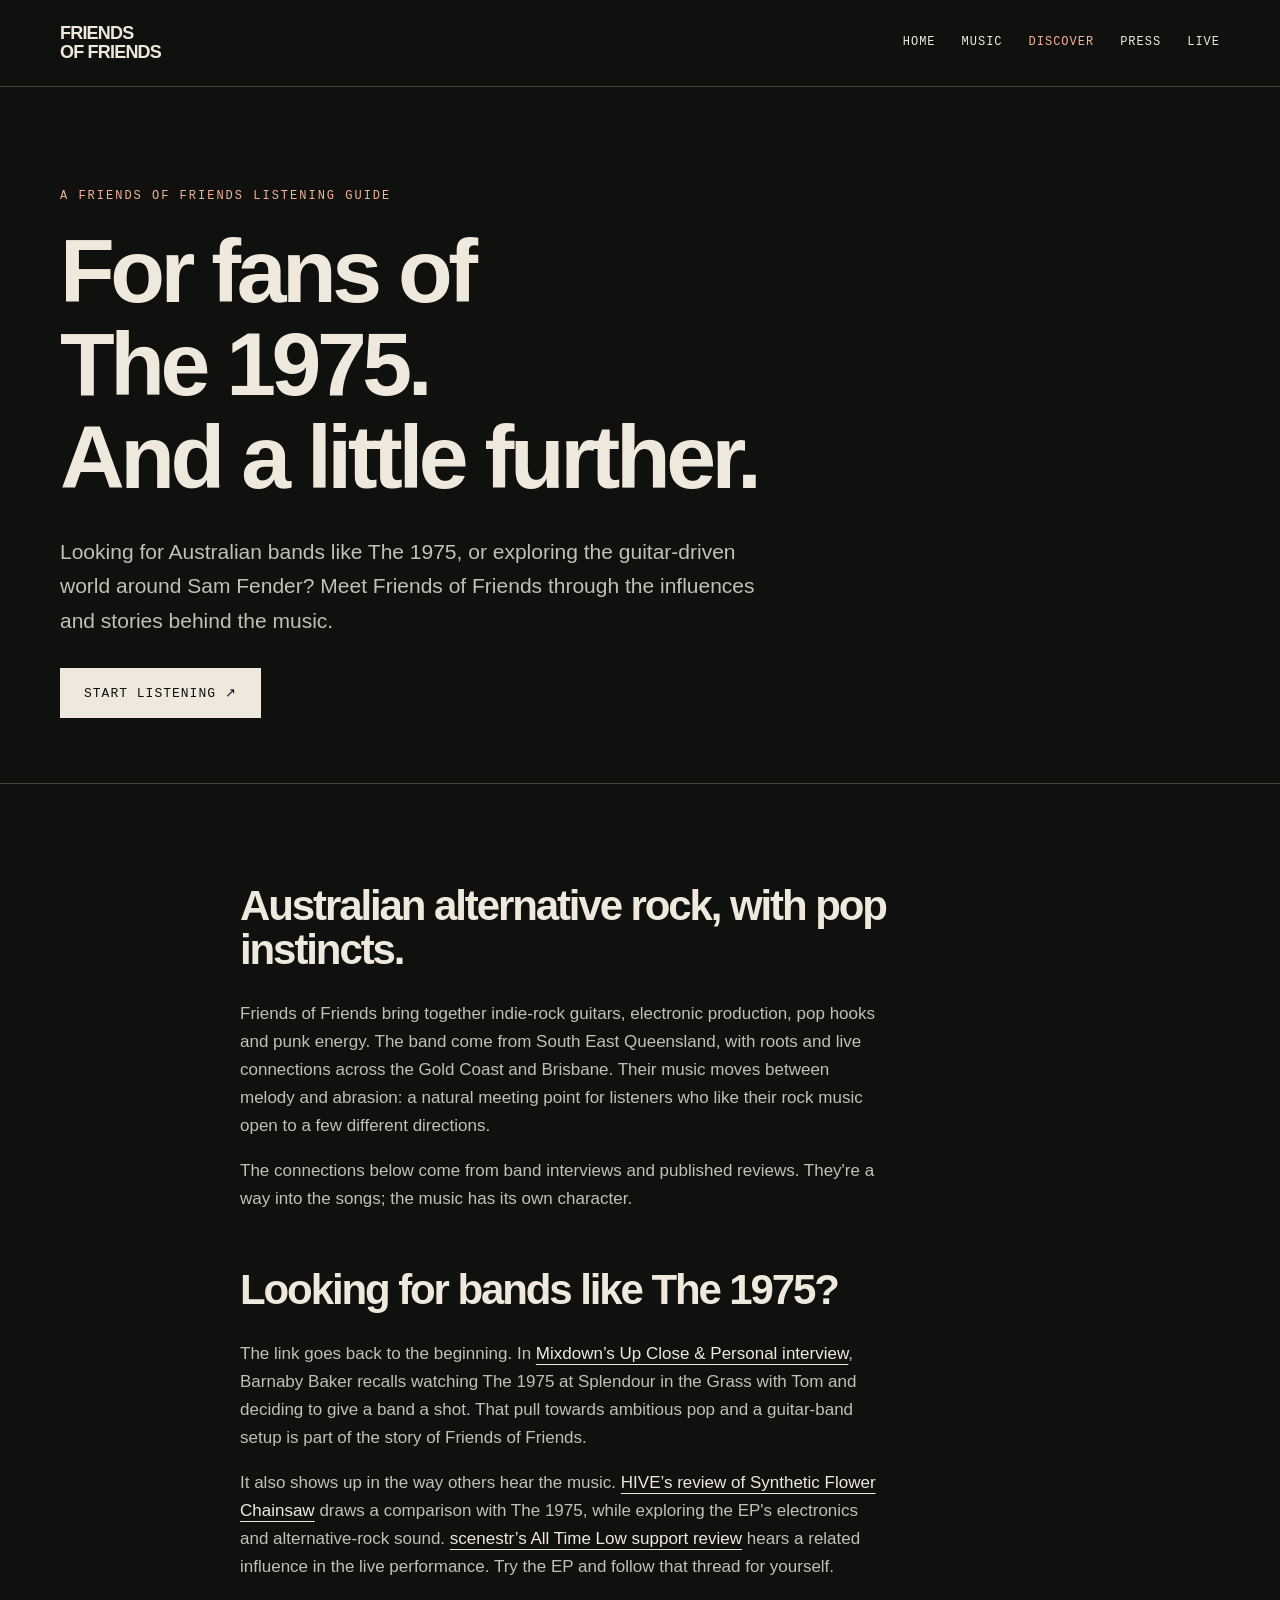
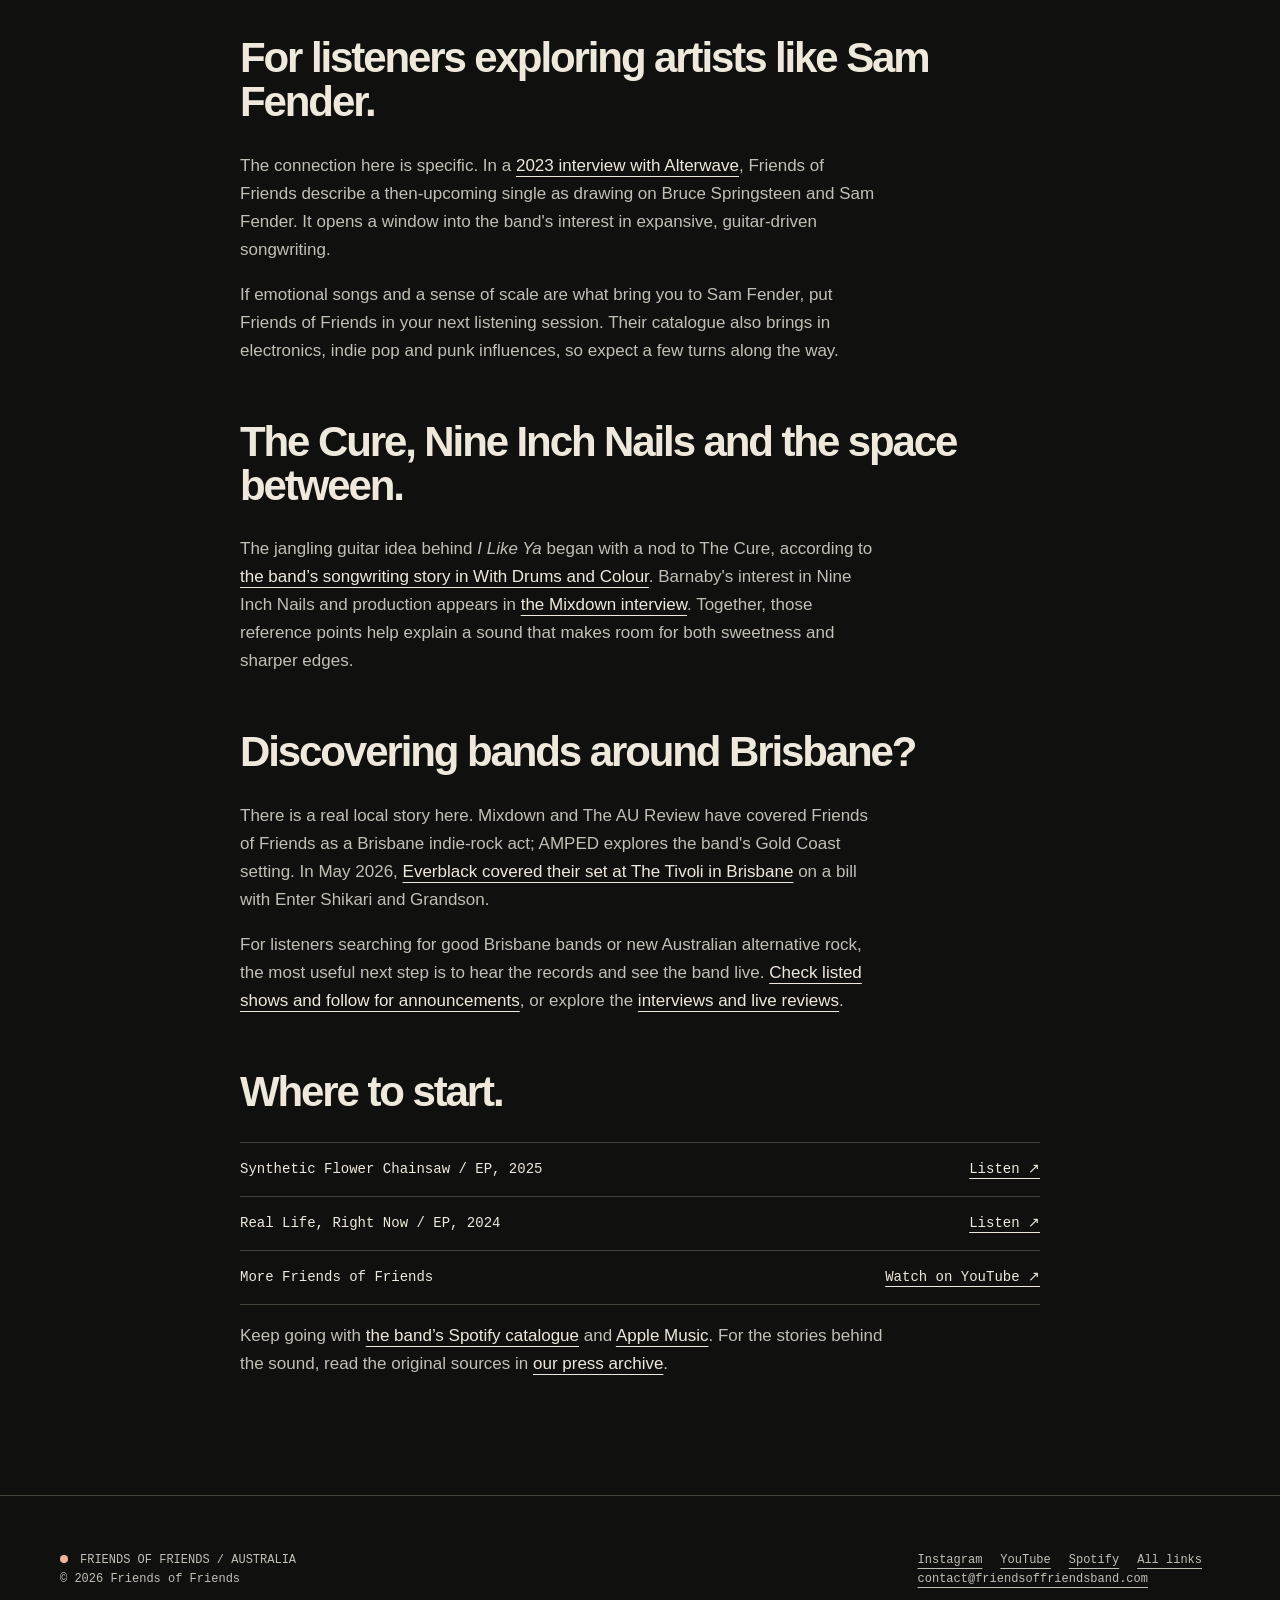
==== docs/discover/index.html @ aa0c7899 "Build Friends of Friends website with sourced music discovery and press archive" ====
<!doctype html>
<html lang="en-AU"><head>
<meta charset="utf-8"><meta name="viewport" content="width=device-width,initial-scale=1">
<title>Bands Like The 1975 &amp; Sam Fender? | Friends of Friends</title><meta name="description" content="Discover Australian alternative rock band Friends of Friends: The 1975 connection, Sam Fender influences, Brisbane live coverage and a guide to the music.">
<meta name="robots" content="noindex, follow"><meta name="theme-color" content="#10100e">
<link rel="canonical" href="https://bjbaker93.github.io/Friends-of-Friends/discover/"><link rel="icon" href="../assets/favicon.svg" type="image/svg+xml">
<meta property="og:type" content="website"><meta property="og:locale" content="en_AU"><meta property="og:site_name" content="Friends of Friends">
<meta property="og:title" content="Bands Like The 1975 &amp; Sam Fender? | Friends of Friends"><meta property="og:description" content="Discover Australian alternative rock band Friends of Friends: The 1975 connection, Sam Fender influences, Brisbane live coverage and a guide to the music."><meta property="og:url" content="https://bjbaker93.github.io/Friends-of-Friends/discover/">
<meta property="og:image" content="https://bjbaker93.github.io/Friends-of-Friends/assets/background-still.jpg"><meta property="og:image:width" content="1600"><meta property="og:image:height" content="900"><meta property="og:image:alt" content="Friends of Friends studio artwork with vintage recording equipment">
<meta name="twitter:card" content="summary_large_image"><meta name="twitter:title" content="Bands Like The 1975 &amp; Sam Fender? | Friends of Friends"><meta name="twitter:description" content="Discover Australian alternative rock band Friends of Friends: The 1975 connection, Sam Fender influences, Brisbane live coverage and a guide to the music."><meta name="twitter:image" content="https://bjbaker93.github.io/Friends-of-Friends/assets/background-still.jpg">
<link rel="stylesheet" href="../assets/site.css"><script type="application/ld+json">{"@context": "https://schema.org", "@graph": [{"@type": "MusicGroup", "@id": "https://friendsoffriendsband.com/#band", "name": "Friends of Friends", "url": "https://friendsoffriendsband.com/", "description": "Friends of Friends are an Australian alternative rock band from South East Queensland, bringing together indie-rock guitars, pop hooks, electronics and punk energy.", "genre": ["Alternative rock", "Indie rock", "Pop rock"], "email": "contact@friendsoffriendsband.com", "location": {"@type": "Place", "name": "South East Queensland, Australia"}, "sameAs": ["https://www.abc.net.au/triplejunearthed/artist/friendsoffriends", "https://open.spotify.com/artist/40ok5HAzsmqFmyJnjE37cI", "https://music.apple.com/us/artist/friends-of-friends/1309152778", "https://www.instagram.com/friendsoffriendsband/", "https://www.youtube.com/channel/UCgtvGOOJdwUREs0HDKs2FXQ", "https://www.bandsintown.com/a/15466180-friends-of-friends", "https://soundcloud.com/friendsoffriendsband"], "subjectOf": [{"@type": "Article", "headline": "Meet Friends Of Friends. The Australian DIY Champions Taking Their Sound Global", "url": "https://ampedmagazine.co.uk/2025/10/24/meet-friends-of-friends-the-australian-diy-champions-taking-their-sound-global/", "publisher": {"@type": "Organization", "name": "AMPED Magazine UK"}, "datePublished": "2025-10-24"}, {"@type": "Article", "headline": "FRIENDS OF FRIENDS — ‘SYNTHETIC FLOWER CHAINSAW’", "url": "https://www.hivemagazine.net/music-reviews/friends-of-friends-synthetic-flower-chainsaw", "publisher": {"@type": "Organization", "name": "HIVE Magazine"}}, {"@type": "Article", "headline": "Review: All Time Low @ Hindley Street Music Hall (Adelaide)", "url": "https://scenestr.com.au/music/review-all-time-low-hindley-street-music-hall-adelaide-20251212", "publisher": {"@type": "Organization", "name": "scenestr"}, "datePublished": "2025-12-12"}, {"@type": "Article", "headline": "Enter Shikari, Grandson, Friends of Friends @ The Tivoli Brisbane [Live Review]", "url": "https://www.everblack.com.au/2026/05/25/enter-shikari-grandson-friends-of-friends-the-tivoli-brisbane-live-review/", "publisher": {"@type": "Organization", "name": "Everblack Media"}, "datePublished": "2026-05-25"}, {"@type": "Article", "headline": "Up Close & Personal: Friends of Friends", "url": "https://mixdownmag.com.au/features/up-close-personal-friends-of-friends/", "publisher": {"@type": "Organization", "name": "Mixdown Magazine"}, "datePublished": "2023-02-02"}, {"@type": "Article", "headline": "Friends Of Friends Chats About The Magic Of Making Music With Your Friends + More", "url": "https://www.alterwave.com.au/publication-all/2023/03/20/interview-friends-of-friends-chats-about-the-magic-of-making-music-with-your-friends-more", "publisher": {"@type": "Organization", "name": "Alterwave"}, "datePublished": "2023-03-20"}, {"@type": "Article", "headline": "Friends of Friends interview each other ahead of their national tour", "url": "https://www.theaureview.com/music/friends-of-friends-interview-each-other-ahead-of-their-national-tour/", "publisher": {"@type": "Organization", "name": "The AU Review"}, "datePublished": "2023-02-02"}, {"@type": "Article", "headline": "FRIENDS OF FRIENDS RELEASE SINGLE ‘I LIKE YA’", "url": "https://withdrumsandcolour.com/2025/08/06/friends-of-friends-release-single-i-like-ya/", "publisher": {"@type": "Organization", "name": "With Drums and Colour"}, "datePublished": "2025-08-06"}], "album": [{"@type": "MusicAlbum", "name": "Synthetic Flower Chainsaw", "datePublished": "2025-10-24", "url": "https://ffm.to/sfc", "byArtist": {"@id": "https://friendsoffriendsband.com/#band"}}, {"@type": "MusicAlbum", "name": "Real Life, Right Now", "url": "https://open.spotify.com/album/4bSglQFwxnZCK0BrTVVBar", "byArtist": {"@id": "https://friendsoffriendsband.com/#band"}}]}, {"@type": "WebSite", "@id": "https://bjbaker93.github.io/Friends-of-Friends/#website", "url": "https://bjbaker93.github.io/Friends-of-Friends/", "name": "Friends of Friends", "publisher": {"@id": "https://friendsoffriendsband.com/#band"}}, {"@type": "WebPage", "@id": "https://bjbaker93.github.io/Friends-of-Friends/discover/#webpage", "url": "https://bjbaker93.github.io/Friends-of-Friends/discover/", "name": "Bands Like The 1975 & Sam Fender? | Friends of Friends", "description": "Discover Australian alternative rock band Friends of Friends: The 1975 connection, Sam Fender influences, Brisbane live coverage and a guide to the music.", "about": {"@id": "https://friendsoffriendsband.com/#band"}, "isPartOf": {"@id": "https://bjbaker93.github.io/Friends-of-Friends/#website"}, "inLanguage": "en-AU"}, {"@type": "BreadcrumbList", "itemListElement": [{"@type": "ListItem", "position": 1, "name": "Home", "item": "https://bjbaker93.github.io/Friends-of-Friends/"}, {"@type": "ListItem", "position": 2, "name": "Discover", "item": "https://bjbaker93.github.io/Friends-of-Friends/discover/"}]}]}</script><script src="../assets/site.js" defer></script>
</head><body><a class="skip" href="#main">Skip to content</a>
<header class="masthead"><div class="wrap"><a class="brand" href="../" aria-label="Friends of Friends home">FRIENDS<br>OF FRIENDS</a><nav class="nav" aria-label="Main"><a href="../">Home</a><a href="../#music">Music</a><a href="../discover/" aria-current="page">Discover</a><a href="../press/">Press</a><a href="../#live">Live</a></nav></div></header>
<main id="main">
<section class="page-intro"><div class="wrap"><p class="eyebrow">A Friends of Friends listening guide</p><h1>For fans of<br>The 1975.<br>And a little further.</h1><p class="lede">Looking for Australian bands like The 1975, or exploring the guitar-driven world around Sam Fender? Meet Friends of Friends through the influences and stories behind the music.</p><div class="actions"><a class="cta primary" href="https://ffm.to/sfc">Start listening ↗</a></div></div></section>
<section class="section"><div class="wrap reading"><h2>Australian alternative rock, with pop instincts.</h2><p>Friends of Friends bring together indie-rock guitars, electronic production, pop hooks and punk energy. The band come from South East Queensland, with roots and live connections across the Gold Coast and Brisbane. Their music moves between melody and abrasion: a natural meeting point for listeners who like their rock music open to a few different directions.</p>
<p>The connections below come from band interviews and published reviews. They're a way into the songs; the music has its own character.</p>
<h2>Looking for bands like The 1975?</h2><p>The link goes back to the beginning. In <a href="https://mixdownmag.com.au/features/up-close-personal-friends-of-friends/">Mixdown’s Up Close &amp; Personal interview</a>, Barnaby Baker recalls watching The 1975 at Splendour in the Grass with Tom and deciding to give a band a shot. That pull towards ambitious pop and a guitar-band setup is part of the story of Friends of Friends.</p><p>It also shows up in the way others hear the music. <a href="https://www.hivemagazine.net/music-reviews/friends-of-friends-synthetic-flower-chainsaw">HIVE’s review of Synthetic Flower Chainsaw</a> draws a comparison with The 1975, while exploring the EP's electronics and alternative-rock sound. <a href="https://scenestr.com.au/music/review-all-time-low-hindley-street-music-hall-adelaide-20251212">scenestr’s All Time Low support review</a> hears a related influence in the live performance. Try the EP and follow that thread for yourself.</p>
<h2>For listeners exploring artists like Sam Fender.</h2><p>The connection here is specific. In a <a href="https://www.alterwave.com.au/publication-all/2023/03/20/interview-friends-of-friends-chats-about-the-magic-of-making-music-with-your-friends-more">2023 interview with Alterwave</a>, Friends of Friends describe a then-upcoming single as drawing on Bruce Springsteen and Sam Fender. It opens a window into the band's interest in expansive, guitar-driven songwriting.</p><p>If emotional songs and a sense of scale are what bring you to Sam Fender, put Friends of Friends in your next listening session. Their catalogue also brings in electronics, indie pop and punk influences, so expect a few turns along the way.</p>
<h2>The Cure, Nine Inch Nails and the space between.</h2><p>The jangling guitar idea behind <em>I Like Ya</em> began with a nod to The Cure, according to <a href="https://withdrumsandcolour.com/2025/08/06/friends-of-friends-release-single-i-like-ya/">the band’s songwriting story in With Drums and Colour</a>. Barnaby's interest in Nine Inch Nails and production appears in <a href="https://mixdownmag.com.au/features/up-close-personal-friends-of-friends/">the Mixdown interview</a>. Together, those reference points help explain a sound that makes room for both sweetness and sharper edges.</p>
<h2>Discovering bands around Brisbane?</h2><p>There is a real local story here. Mixdown and The AU Review have covered Friends of Friends as a Brisbane indie-rock act; AMPED explores the band's Gold Coast setting. In May 2026, <a href="https://www.everblack.com.au/2026/05/25/enter-shikari-grandson-friends-of-friends-the-tivoli-brisbane-live-review/">Everblack covered their set at The Tivoli in Brisbane</a> on a bill with Enter Shikari and Grandson.</p><p>For listeners searching for good Brisbane bands or new Australian alternative rock, the most useful next step is to hear the records and see the band live. <a href="https://www.bandsintown.com/a/15466180-friends-of-friends">Check listed shows and follow for announcements</a>, or explore the <a href="../press/">interviews and live reviews</a>.</p>
<h2>Where to start.</h2><ul class="track-list"><li><span>Synthetic Flower Chainsaw / EP, 2025</span><a href="https://ffm.to/sfc">Listen ↗</a></li><li><span>Real Life, Right Now / EP, 2024</span><a href="https://open.spotify.com/album/4bSglQFwxnZCK0BrTVVBar">Listen ↗</a></li><li><span>More Friends of Friends</span><a href="https://www.youtube.com/channel/UCgtvGOOJdwUREs0HDKs2FXQ">Watch on YouTube ↗</a></li></ul><p>Keep going with <a href="https://open.spotify.com/artist/40ok5HAzsmqFmyJnjE37cI">the band’s Spotify catalogue</a> and <a href="https://music.apple.com/us/artist/friends-of-friends/1309152778">Apple Music</a>. For the stories behind the sound, read the original sources in <a href="../press/">our press archive</a>.</p></div></section></main>
<footer><div class="wrap"><div><span class="signal" aria-hidden="true"></span>FRIENDS OF FRIENDS / AUSTRALIA<br>© 2026 Friends of Friends</div><div><a href="https://www.instagram.com/friendsoffriendsband/">Instagram</a><a href="https://www.youtube.com/channel/UCgtvGOOJdwUREs0HDKs2FXQ">YouTube</a><a href="https://open.spotify.com/artist/40ok5HAzsmqFmyJnjE37cI">Spotify</a><a href="https://linktr.ee/fofband">All links</a><br><a href="mailto:contact@friendsoffriendsband.com">contact@friendsoffriendsband.com</a></div></div></footer></body></html>
---- docs/assets/site.css ----
:root{color-scheme:dark;--bg:#10100e;--paper:#eee9dc;--muted:#c2bfb4;--line:#44443c;--accent:#f3b399;--width:1160px;font-family:Arial,Helvetica,sans-serif}*{box-sizing:border-box}html{scroll-behavior:smooth;scroll-padding-top:100px}body{margin:0;background:var(--bg);color:var(--paper);font-size:17px;line-height:1.65}a{color:inherit;text-underline-offset:5px}a:hover{color:var(--accent)}a:focus-visible,button:focus-visible,summary:focus-visible{outline:3px solid var(--accent);outline-offset:6px}button{font:inherit;cursor:pointer}.skip{position:fixed;left:16px;top:-100px;z-index:20;padding:12px;background:var(--paper);color:var(--bg)}.skip:focus{top:10px}.wrap{width:min(var(--width),calc(100% - 80px));margin:auto}.masthead{position:relative;z-index:3;background:#10100ef2;border-bottom:1px solid var(--line)}.masthead .wrap{display:flex;justify-content:space-between;align-items:center;gap:28px;min-height:86px}.brand{font-weight:900;font-size:18px;letter-spacing:-.8px;line-height:1.05;text-decoration:none;max-width:150px}.nav{display:flex;gap:26px;align-items:center;font:12px/1.3 'Courier New',monospace;letter-spacing:1px;text-transform:uppercase}.nav a{text-decoration:none}.nav a[aria-current=page]{color:var(--accent)}.eyebrow{font:12px/1.5 'Courier New',monospace;letter-spacing:2px;text-transform:uppercase;color:var(--accent);margin:0 0 20px}h1,h2,h3,p{margin-top:0}h1,h2,h3{line-height:1.04;letter-spacing:-.05em}h1{font-size:clamp(58px,9.1vw,132px);max-width:1050px;margin-bottom:30px;font-weight:900}h2{font-size:clamp(36px,4.4vw,64px);margin-bottom:28px}h3{font-size:28px;margin-bottom:18px}p{max-width:68ch}.hero{position:relative;min-height:760px;min-height:calc(100svh - 86px);display:flex;align-items:flex-end;overflow:hidden;background:#111 url('background-still.jpg') center/cover no-repeat}.hero video{position:absolute;inset:0;width:100%;height:100%;object-fit:cover;pointer-events:none}.hero:after{content:'';position:absolute;inset:0;background:linear-gradient(180deg,#0002 10%,#0002 30%,#000b 70%,#10100e 100%)}.hero .wrap{position:relative;z-index:1;padding-top:120px;padding-bottom:70px}.hero h1{max-width:850px;text-shadow:0 2px 30px #0006}.hero .intro{font-size:19px;max-width:580px;color:#eeebe2}.actions{display:flex;flex-wrap:wrap;gap:12px;margin:30px 0 0}.cta{display:inline-flex;justify-content:center;align-items:center;gap:20px;min-height:50px;padding:12px 23px;border:1px solid #b5b1a5;font:13px/1.5 'Courier New',monospace;text-decoration:none;text-transform:uppercase;letter-spacing:1px}.cta.primary{background:var(--paper);color:var(--bg);border-color:var(--paper)}.cta:hover{background:var(--accent);color:var(--bg);border-color:var(--accent)}.motion-toggle{background:#151511dc;color:var(--paper);border:1px solid #777268;padding:8px 13px;font:11px/1.4 'Courier New',monospace;position:absolute;right:24px;top:24px;z-index:2}.section{padding:100px 0;border-bottom:1px solid var(--line)}.section-head{display:grid;grid-template-columns:1fr 1fr;gap:70px;margin-bottom:42px;align-items:start}.section-head p{color:var(--muted);margin-top:10px}.grid{display:grid;grid-template-columns:1fr 1fr;gap:24px}.release{border:1px solid var(--line);padding:36px;display:flex;flex-direction:column;min-height:300px;position:relative}.release .number{font:13px 'Courier New',monospace;color:var(--accent);margin-bottom:38px}.release h3{font-size:clamp(30px,3vw,44px);max-width:500px}.release p{color:var(--muted)}.release .release-links{margin-top:auto;display:flex;gap:24px;font:13px/1.5 'Courier New',monospace}.release.featured{background:#23231c}.statement{font-size:clamp(26px,3vw,42px);line-height:1.25;letter-spacing:-1px;max-width:1000px;margin-bottom:32px}.two-col{display:grid;grid-template-columns:1fr 1fr;gap:70px}.text-muted{color:var(--muted)}.press-item{display:grid;grid-template-columns:230px 1fr 35px;gap:30px;padding:32px 0;border-top:1px solid var(--line);text-decoration:none}.press-item h3{font-size:27px;margin-bottom:12px;letter-spacing:-.035em}.press-item p{color:var(--muted);margin-bottom:0}.press-meta{font:12px/1.7 'Courier New',monospace;letter-spacing:.6px}.press-meta time{display:block;color:var(--muted);margin-top:7px}.arrow{font-size:24px}.plain-link{font:13px/1.5 'Courier New',monospace;display:inline-block;margin-top:25px}.shows{display:grid;grid-template-columns:1fr 1fr;gap:70px}.shows p{color:var(--muted)}footer{padding:55px 0;color:var(--muted);font:12px/1.6 'Courier New',monospace}footer .wrap{display:flex;justify-content:space-between;gap:30px}footer a{display:inline-block;margin-right:18px}.page-intro{padding:100px 0 65px;border-bottom:1px solid var(--line)}.page-intro h1{font-size:clamp(52px,7vw,98px);max-width:1000px}.page-intro .lede{font-size:21px;color:var(--muted);max-width:720px}.reading{max-width:800px}.reading h2{font-size:42px;margin-top:55px}.reading h2:first-child{margin-top:0}.reading h3{font-size:27px;margin-top:38px}.reading p{color:var(--muted)}.reading a{color:var(--paper)}.track-list{padding:0;list-style:none;border-top:1px solid var(--line)}.track-list li{display:flex;justify-content:space-between;gap:30px;padding:16px 0;border-bottom:1px solid var(--line);font:14px/1.5 'Courier New',monospace}.faq{max-width:850px}details{border-top:1px solid var(--line);padding:23px 0}details:last-child{border-bottom:1px solid var(--line)}summary{cursor:pointer;font-size:20px;font-weight:bold;line-height:1.4}details p{padding-top:20px;color:var(--muted);margin-bottom:0}.small{font-size:14px;color:var(--muted)}.signal{display:inline-block;width:8px;height:8px;background:var(--accent);border-radius:50%;margin-right:12px}.error-page{min-height:65vh;padding:100px 0}.error-page h1{font-size:80px}@media(max-width:760px){.wrap{width:calc(100% - 36px)}.masthead .wrap{padding:18px 0;align-items:flex-start;gap:20px}.brand{font-size:15px;max-width:120px}.nav{font-size:10px;letter-spacing:.3px;gap:13px;flex-wrap:wrap;justify-content:flex-end;max-width:240px}.hero{min-height:780px;min-height:calc(100svh - 82px);background-image:url('mobile.jpg')}.hero video{display:none}.motion-toggle{display:none}.hero .wrap{padding-top:130px;padding-bottom:55px}.hero h1{font-size:clamp(59px,14vw,100px)}.hero .intro{font-size:17px}.section{padding:65px 0}.section-head,.two-col,.shows,.grid{grid-template-columns:1fr;gap:28px}.section-head{margin-bottom:30px}.section-head h2{margin-bottom:0}.release{padding:27px;min-height:280px}.press-item{grid-template-columns:1fr 25px;gap:18px;padding:27px 0}.press-meta{grid-column:1 / -1}.press-meta time{display:inline;margin-left:14px}.press-item h3{font-size:25px}.press-item p{font-size:16px}.page-intro{padding:65px 0 45px}.page-intro h1{font-size:54px}.page-intro .lede{font-size:18px}.reading h2{font-size:34px}.reading h3{font-size:25px}.track-list li{font-size:12px}.cta{padding:12px 18px;font-size:12px}footer .wrap{flex-direction:column;gap:20px}}@media(prefers-reduced-motion:reduce){html{scroll-behavior:auto}.hero video{display:none}.motion-toggle{display:none}}
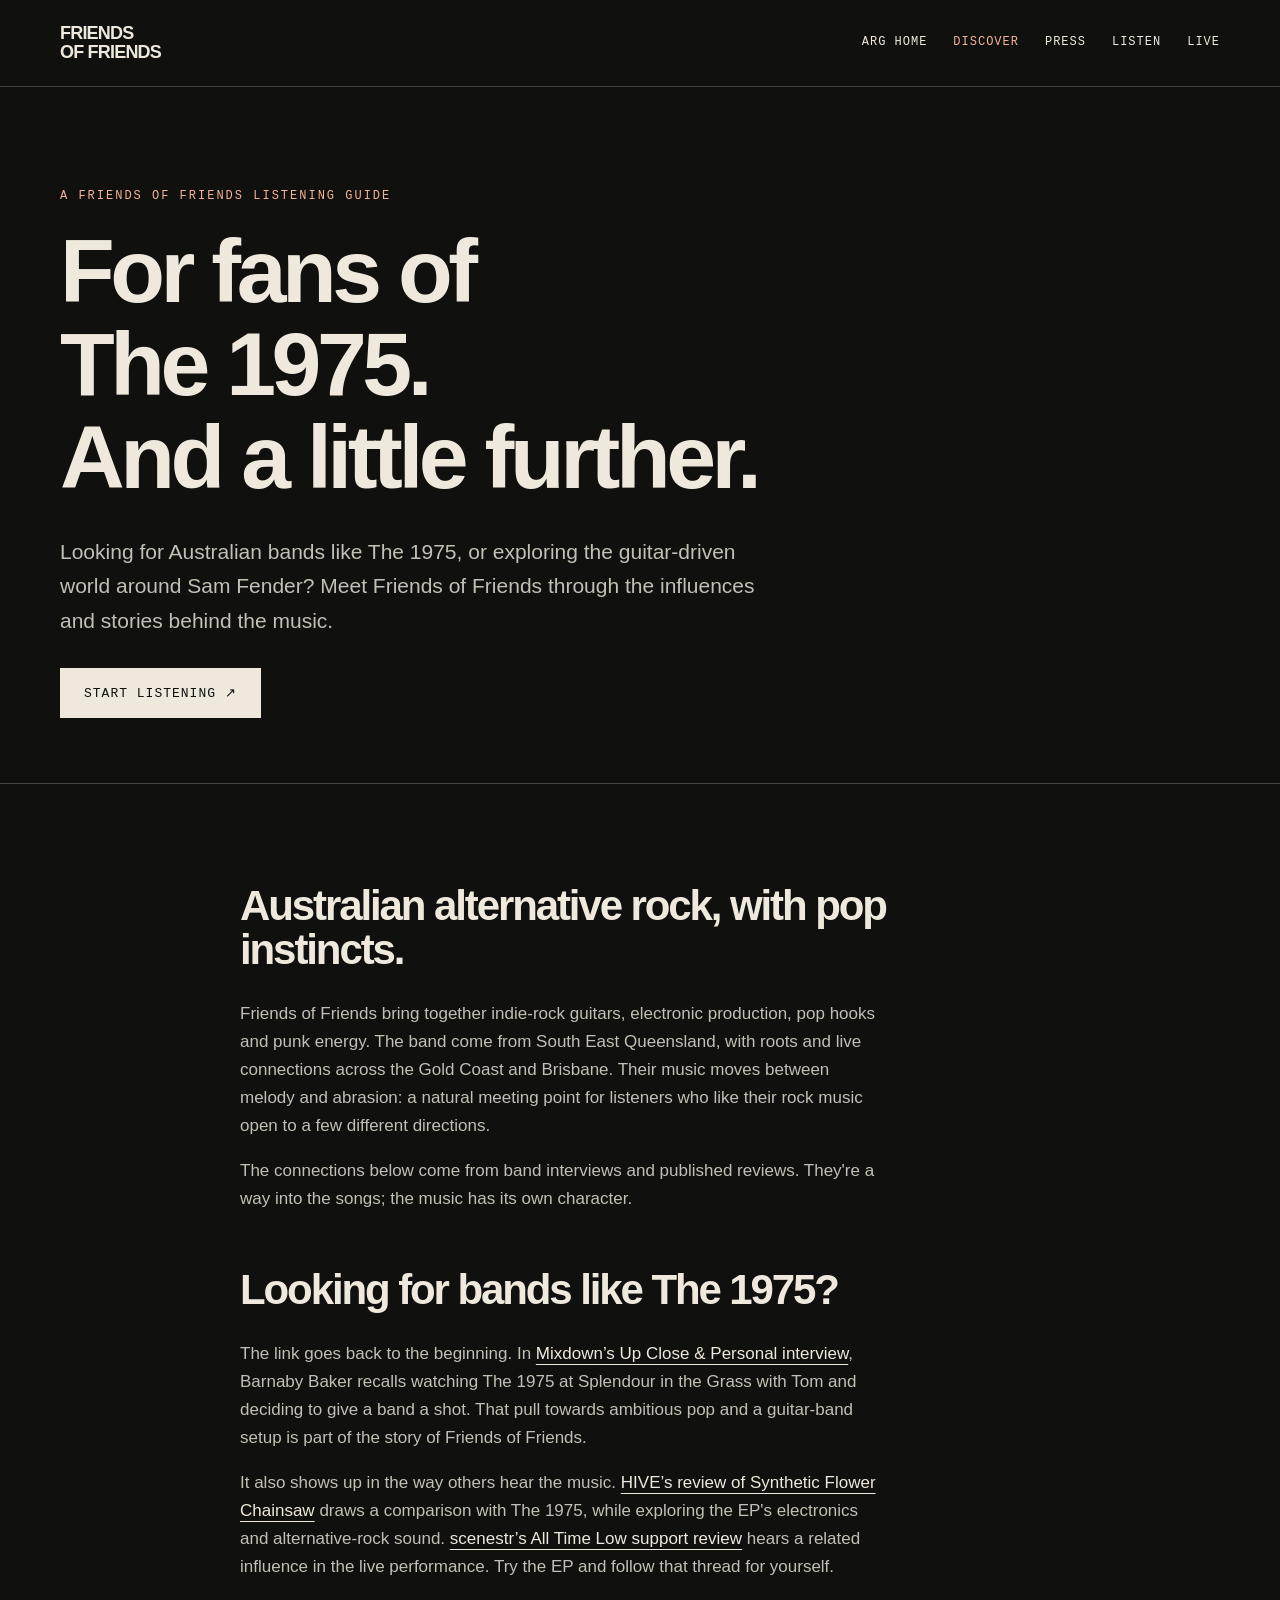
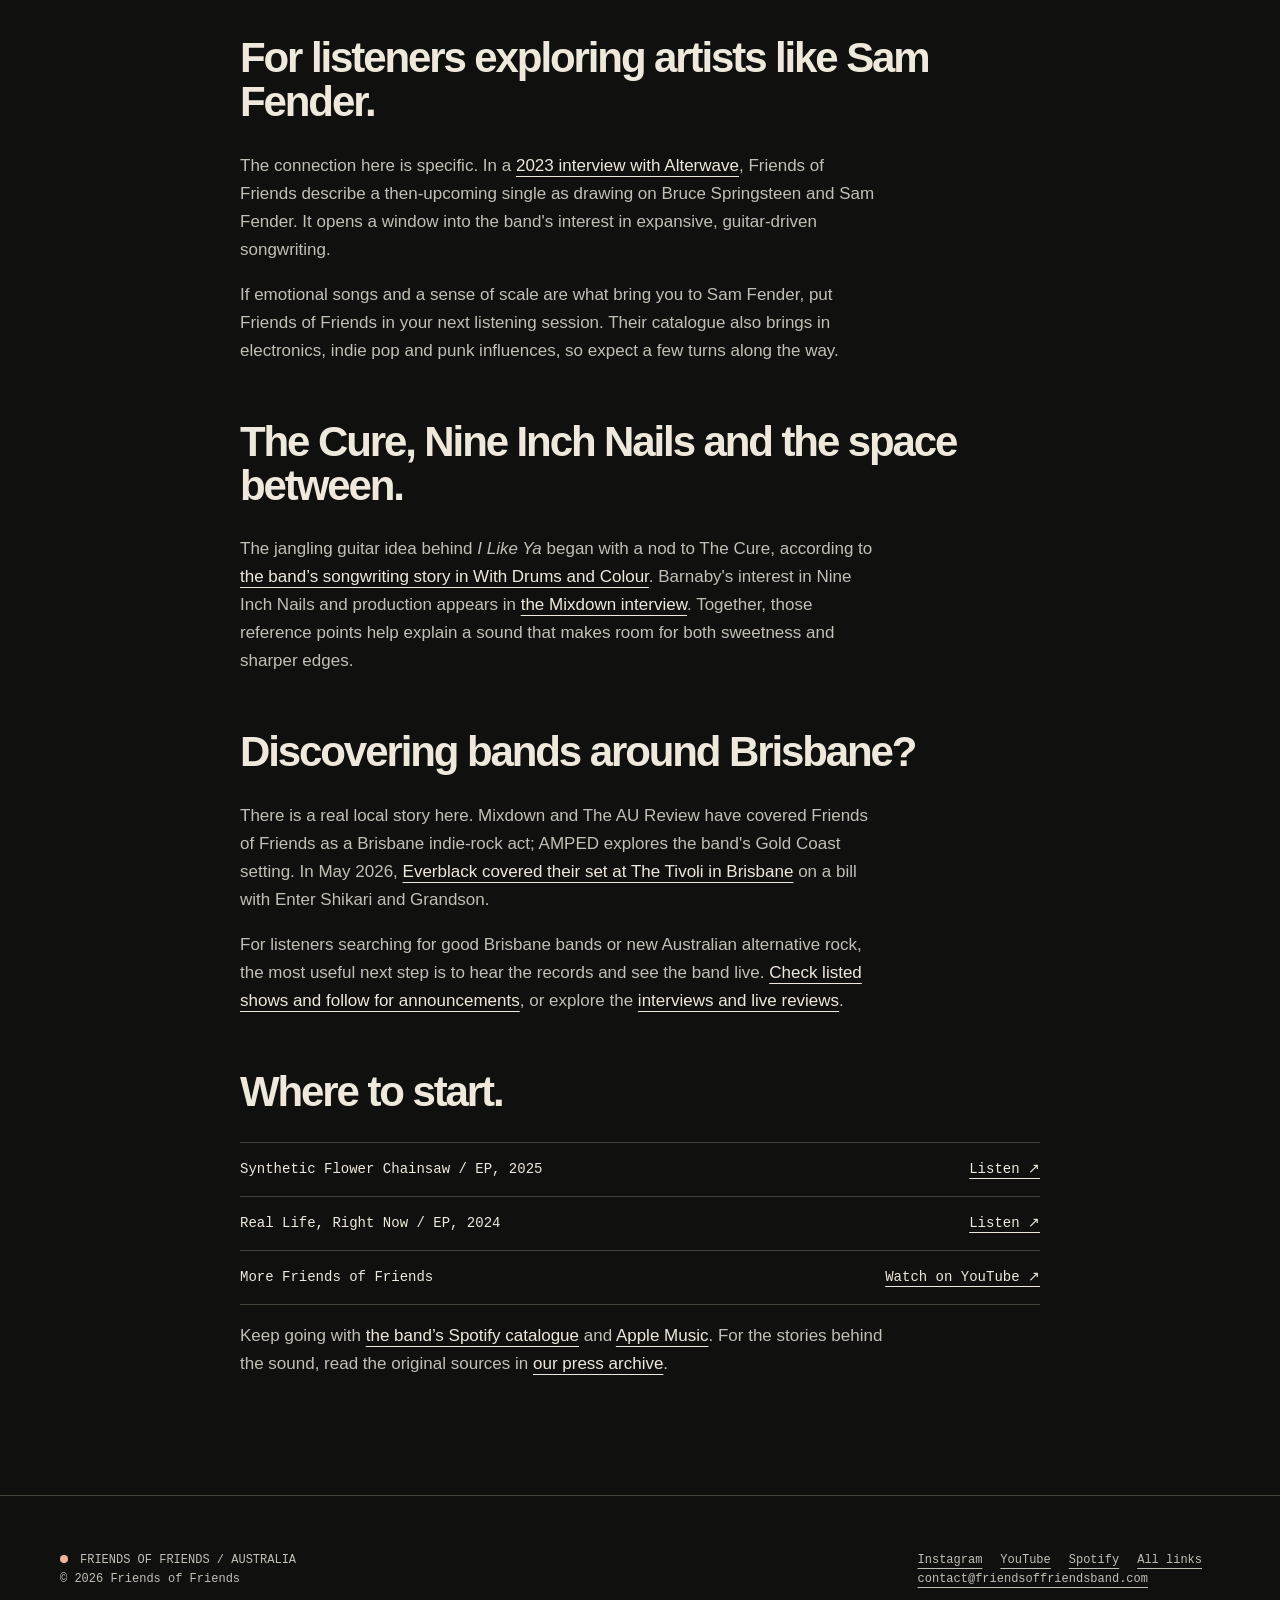
==== commit b4e68c5e: "Restore exact original ARG homepage and keep SEO on secondary pages" ====
--- a/docs/discover/index.html
+++ b/docs/discover/index.html
@@ -8,9 +8,9 @@
 <meta property="og:title" content="Bands Like The 1975 &amp; Sam Fender? | Friends of Friends"><meta property="og:description" content="Discover Australian alternative rock band Friends of Friends: The 1975 connection, Sam Fender influences, Brisbane live coverage and a guide to the music."><meta property="og:url" content="https://bjbaker93.github.io/Friends-of-Friends/discover/">
 <meta property="og:image" content="https://bjbaker93.github.io/Friends-of-Friends/assets/background-still.jpg"><meta property="og:image:width" content="1600"><meta property="og:image:height" content="900"><meta property="og:image:alt" content="Friends of Friends studio artwork with vintage recording equipment">
 <meta name="twitter:card" content="summary_large_image"><meta name="twitter:title" content="Bands Like The 1975 &amp; Sam Fender? | Friends of Friends"><meta name="twitter:description" content="Discover Australian alternative rock band Friends of Friends: The 1975 connection, Sam Fender influences, Brisbane live coverage and a guide to the music."><meta name="twitter:image" content="https://bjbaker93.github.io/Friends-of-Friends/assets/background-still.jpg">
-<link rel="stylesheet" href="../assets/site.css"><script type="application/ld+json">{"@context": "https://schema.org", "@graph": [{"@type": "MusicGroup", "@id": "https://friendsoffriendsband.com/#band", "name": "Friends of Friends", "url": "https://friendsoffriendsband.com/", "description": "Friends of Friends are an Australian alternative rock band from South East Queensland, bringing together indie-rock guitars, pop hooks, electronics and punk energy.", "genre": ["Alternative rock", "Indie rock", "Pop rock"], "email": "contact@friendsoffriendsband.com", "location": {"@type": "Place", "name": "South East Queensland, Australia"}, "sameAs": ["https://www.abc.net.au/triplejunearthed/artist/friendsoffriends", "https://open.spotify.com/artist/40ok5HAzsmqFmyJnjE37cI", "https://music.apple.com/us/artist/friends-of-friends/1309152778", "https://www.instagram.com/friendsoffriendsband/", "https://www.youtube.com/channel/UCgtvGOOJdwUREs0HDKs2FXQ", "https://www.bandsintown.com/a/15466180-friends-of-friends", "https://soundcloud.com/friendsoffriendsband"], "subjectOf": [{"@type": "Article", "headline": "Meet Friends Of Friends. The Australian DIY Champions Taking Their Sound Global", "url": "https://ampedmagazine.co.uk/2025/10/24/meet-friends-of-friends-the-australian-diy-champions-taking-their-sound-global/", "publisher": {"@type": "Organization", "name": "AMPED Magazine UK"}, "datePublished": "2025-10-24"}, {"@type": "Article", "headline": "FRIENDS OF FRIENDS — ‘SYNTHETIC FLOWER CHAINSAW’", "url": "https://www.hivemagazine.net/music-reviews/friends-of-friends-synthetic-flower-chainsaw", "publisher": {"@type": "Organization", "name": "HIVE Magazine"}}, {"@type": "Article", "headline": "Review: All Time Low @ Hindley Street Music Hall (Adelaide)", "url": "https://scenestr.com.au/music/review-all-time-low-hindley-street-music-hall-adelaide-20251212", "publisher": {"@type": "Organization", "name": "scenestr"}, "datePublished": "2025-12-12"}, {"@type": "Article", "headline": "Enter Shikari, Grandson, Friends of Friends @ The Tivoli Brisbane [Live Review]", "url": "https://www.everblack.com.au/2026/05/25/enter-shikari-grandson-friends-of-friends-the-tivoli-brisbane-live-review/", "publisher": {"@type": "Organization", "name": "Everblack Media"}, "datePublished": "2026-05-25"}, {"@type": "Article", "headline": "Up Close & Personal: Friends of Friends", "url": "https://mixdownmag.com.au/features/up-close-personal-friends-of-friends/", "publisher": {"@type": "Organization", "name": "Mixdown Magazine"}, "datePublished": "2023-02-02"}, {"@type": "Article", "headline": "Friends Of Friends Chats About The Magic Of Making Music With Your Friends + More", "url": "https://www.alterwave.com.au/publication-all/2023/03/20/interview-friends-of-friends-chats-about-the-magic-of-making-music-with-your-friends-more", "publisher": {"@type": "Organization", "name": "Alterwave"}, "datePublished": "2023-03-20"}, {"@type": "Article", "headline": "Friends of Friends interview each other ahead of their national tour", "url": "https://www.theaureview.com/music/friends-of-friends-interview-each-other-ahead-of-their-national-tour/", "publisher": {"@type": "Organization", "name": "The AU Review"}, "datePublished": "2023-02-02"}, {"@type": "Article", "headline": "FRIENDS OF FRIENDS RELEASE SINGLE ‘I LIKE YA’", "url": "https://withdrumsandcolour.com/2025/08/06/friends-of-friends-release-single-i-like-ya/", "publisher": {"@type": "Organization", "name": "With Drums and Colour"}, "datePublished": "2025-08-06"}], "album": [{"@type": "MusicAlbum", "name": "Synthetic Flower Chainsaw", "datePublished": "2025-10-24", "url": "https://ffm.to/sfc", "byArtist": {"@id": "https://friendsoffriendsband.com/#band"}}, {"@type": "MusicAlbum", "name": "Real Life, Right Now", "url": "https://open.spotify.com/album/4bSglQFwxnZCK0BrTVVBar", "byArtist": {"@id": "https://friendsoffriendsband.com/#band"}}]}, {"@type": "WebSite", "@id": "https://bjbaker93.github.io/Friends-of-Friends/#website", "url": "https://bjbaker93.github.io/Friends-of-Friends/", "name": "Friends of Friends", "publisher": {"@id": "https://friendsoffriendsband.com/#band"}}, {"@type": "WebPage", "@id": "https://bjbaker93.github.io/Friends-of-Friends/discover/#webpage", "url": "https://bjbaker93.github.io/Friends-of-Friends/discover/", "name": "Bands Like The 1975 & Sam Fender? | Friends of Friends", "description": "Discover Australian alternative rock band Friends of Friends: The 1975 connection, Sam Fender influences, Brisbane live coverage and a guide to the music.", "about": {"@id": "https://friendsoffriendsband.com/#band"}, "isPartOf": {"@id": "https://bjbaker93.github.io/Friends-of-Friends/#website"}, "inLanguage": "en-AU"}, {"@type": "BreadcrumbList", "itemListElement": [{"@type": "ListItem", "position": 1, "name": "Home", "item": "https://bjbaker93.github.io/Friends-of-Friends/"}, {"@type": "ListItem", "position": 2, "name": "Discover", "item": "https://bjbaker93.github.io/Friends-of-Friends/discover/"}]}]}</script><script src="../assets/site.js" defer></script>
+<link rel="stylesheet" href="../assets/site.css"><script type="application/ld+json">{"@context": "https://schema.org", "@graph": [{"@type": "MusicGroup", "@id": "https://friendsoffriendsband.com/#band", "name": "Friends of Friends", "url": "https://friendsoffriendsband.com/", "description": "Friends of Friends are an Australian alternative rock band from South East Queensland, bringing together indie-rock guitars, pop hooks, electronics and punk energy.", "genre": ["Alternative rock", "Indie rock", "Pop rock"], "email": "contact@friendsoffriendsband.com", "location": {"@type": "Place", "name": "South East Queensland, Australia"}, "sameAs": ["https://www.abc.net.au/triplejunearthed/artist/friendsoffriends", "https://open.spotify.com/artist/40ok5HAzsmqFmyJnjE37cI", "https://music.apple.com/us/artist/friends-of-friends/1309152778", "https://www.instagram.com/friendsoffriendsband/", "https://www.youtube.com/channel/UCgtvGOOJdwUREs0HDKs2FXQ", "https://www.bandsintown.com/a/15466180-friends-of-friends", "https://soundcloud.com/friendsoffriendsband"], "subjectOf": [{"@type": "Article", "headline": "Meet Friends Of Friends. The Australian DIY Champions Taking Their Sound Global", "url": "https://ampedmagazine.co.uk/2025/10/24/meet-friends-of-friends-the-australian-diy-champions-taking-their-sound-global/", "publisher": {"@type": "Organization", "name": "AMPED Magazine UK"}, "datePublished": "2025-10-24"}, {"@type": "Article", "headline": "FRIENDS OF FRIENDS — ‘SYNTHETIC FLOWER CHAINSAW’", "url": "https://www.hivemagazine.net/music-reviews/friends-of-friends-synthetic-flower-chainsaw", "publisher": {"@type": "Organization", "name": "HIVE Magazine"}}, {"@type": "Article", "headline": "Review: All Time Low @ Hindley Street Music Hall (Adelaide)", "url": "https://scenestr.com.au/music/review-all-time-low-hindley-street-music-hall-adelaide-20251212", "publisher": {"@type": "Organization", "name": "scenestr"}, "datePublished": "2025-12-12"}, {"@type": "Article", "headline": "Enter Shikari, Grandson, Friends of Friends @ The Tivoli Brisbane [Live Review]", "url": "https://www.everblack.com.au/2026/05/25/enter-shikari-grandson-friends-of-friends-the-tivoli-brisbane-live-review/", "publisher": {"@type": "Organization", "name": "Everblack Media"}, "datePublished": "2026-05-25"}, {"@type": "Article", "headline": "Up Close & Personal: Friends of Friends", "url": "https://mixdownmag.com.au/features/up-close-personal-friends-of-friends/", "publisher": {"@type": "Organization", "name": "Mixdown Magazine"}, "datePublished": "2023-02-02"}, {"@type": "Article", "headline": "Friends Of Friends Chats About The Magic Of Making Music With Your Friends + More", "url": "https://www.alterwave.com.au/publication-all/2023/03/20/interview-friends-of-friends-chats-about-the-magic-of-making-music-with-your-friends-more", "publisher": {"@type": "Organization", "name": "Alterwave"}, "datePublished": "2023-03-20"}, {"@type": "Article", "headline": "Friends of Friends interview each other ahead of their national tour", "url": "https://www.theaureview.com/music/friends-of-friends-interview-each-other-ahead-of-their-national-tour/", "publisher": {"@type": "Organization", "name": "The AU Review"}, "datePublished": "2023-02-02"}, {"@type": "Article", "headline": "FRIENDS OF FRIENDS RELEASE SINGLE ‘I LIKE YA’", "url": "https://withdrumsandcolour.com/2025/08/06/friends-of-friends-release-single-i-like-ya/", "publisher": {"@type": "Organization", "name": "With Drums and Colour"}, "datePublished": "2025-08-06"}], "album": [{"@type": "MusicAlbum", "name": "Synthetic Flower Chainsaw", "datePublished": "2025-10-24", "url": "https://ffm.to/sfc", "byArtist": {"@id": "https://friendsoffriendsband.com/#band"}}, {"@type": "MusicAlbum", "name": "Real Life, Right Now", "url": "https://open.spotify.com/album/4bSglQFwxnZCK0BrTVVBar", "byArtist": {"@id": "https://friendsoffriendsband.com/#band"}}]}, {"@type": "WebSite", "@id": "https://bjbaker93.github.io/Friends-of-Friends/#website", "url": "https://bjbaker93.github.io/Friends-of-Friends/", "name": "Friends of Friends", "publisher": {"@id": "https://friendsoffriendsband.com/#band"}}, {"@type": "WebPage", "@id": "https://bjbaker93.github.io/Friends-of-Friends/discover/#webpage", "url": "https://bjbaker93.github.io/Friends-of-Friends/discover/", "name": "Bands Like The 1975 & Sam Fender? | Friends of Friends", "description": "Discover Australian alternative rock band Friends of Friends: The 1975 connection, Sam Fender influences, Brisbane live coverage and a guide to the music.", "about": {"@id": "https://friendsoffriendsband.com/#band"}, "isPartOf": {"@id": "https://bjbaker93.github.io/Friends-of-Friends/#website"}, "inLanguage": "en-AU"}, {"@type": "BreadcrumbList", "itemListElement": [{"@type": "ListItem", "position": 1, "name": "Home", "item": "https://bjbaker93.github.io/Friends-of-Friends/"}, {"@type": "ListItem", "position": 2, "name": "Discover", "item": "https://bjbaker93.github.io/Friends-of-Friends/discover/"}]}]}</script>
 </head><body><a class="skip" href="#main">Skip to content</a>
-<header class="masthead"><div class="wrap"><a class="brand" href="../" aria-label="Friends of Friends home">FRIENDS<br>OF FRIENDS</a><nav class="nav" aria-label="Main"><a href="../">Home</a><a href="../#music">Music</a><a href="../discover/" aria-current="page">Discover</a><a href="../press/">Press</a><a href="../#live">Live</a></nav></div></header>
+<header class="masthead"><div class="wrap"><a class="brand" href="../" aria-label="Friends of Friends home">FRIENDS<br>OF FRIENDS</a><nav class="nav" aria-label="Main"><a href="../">ARG home</a><a href="../discover/" aria-current="page">Discover</a><a href="../press/">Press</a><a href="https://open.spotify.com/artist/40ok5HAzsmqFmyJnjE37cI">Listen</a><a href="https://www.bandsintown.com/a/15466180-friends-of-friends">Live</a></nav></div></header>
 <main id="main">
 <section class="page-intro"><div class="wrap"><p class="eyebrow">A Friends of Friends listening guide</p><h1>For fans of<br>The 1975.<br>And a little further.</h1><p class="lede">Looking for Australian bands like The 1975, or exploring the guitar-driven world around Sam Fender? Meet Friends of Friends through the influences and stories behind the music.</p><div class="actions"><a class="cta primary" href="https://ffm.to/sfc">Start listening ↗</a></div></div></section>
 <section class="section"><div class="wrap reading"><h2>Australian alternative rock, with pop instincts.</h2><p>Friends of Friends bring together indie-rock guitars, electronic production, pop hooks and punk energy. The band come from South East Queensland, with roots and live connections across the Gold Coast and Brisbane. Their music moves between melody and abrasion: a natural meeting point for listeners who like their rock music open to a few different directions.</p>
